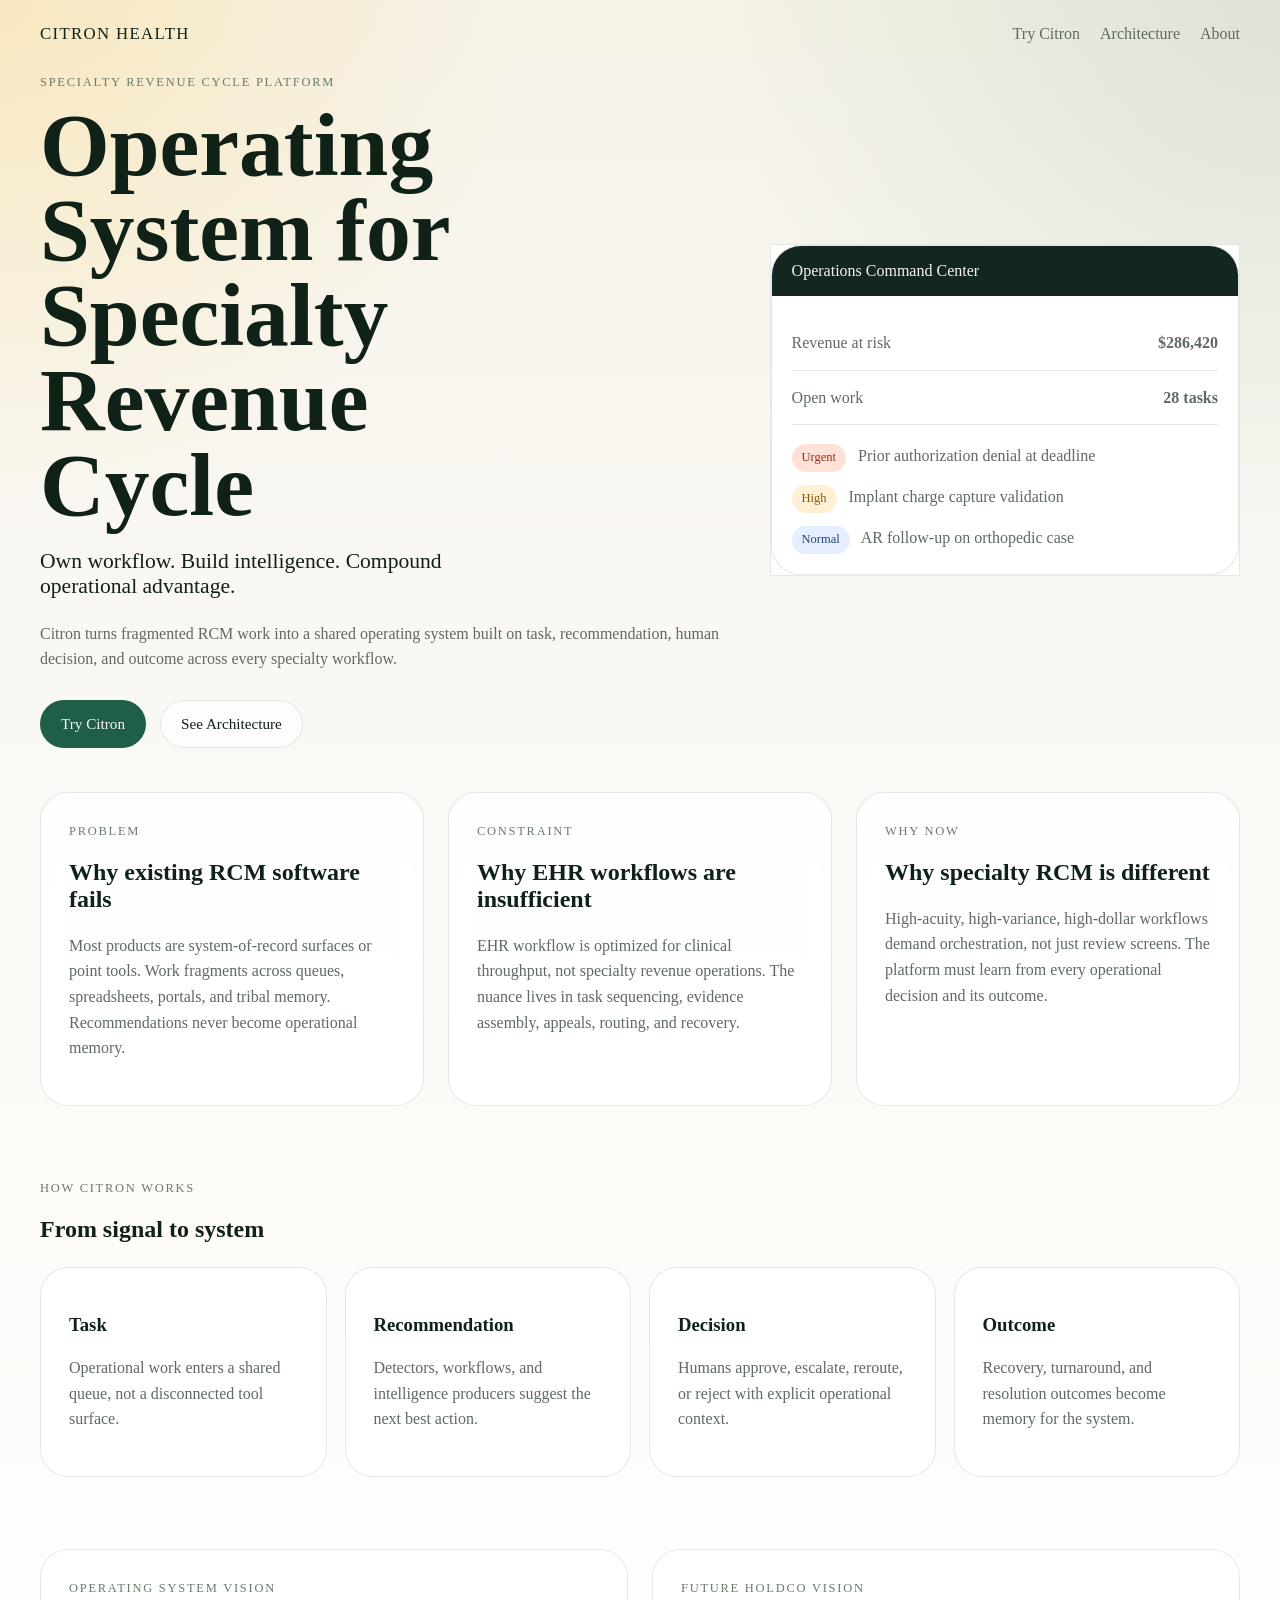
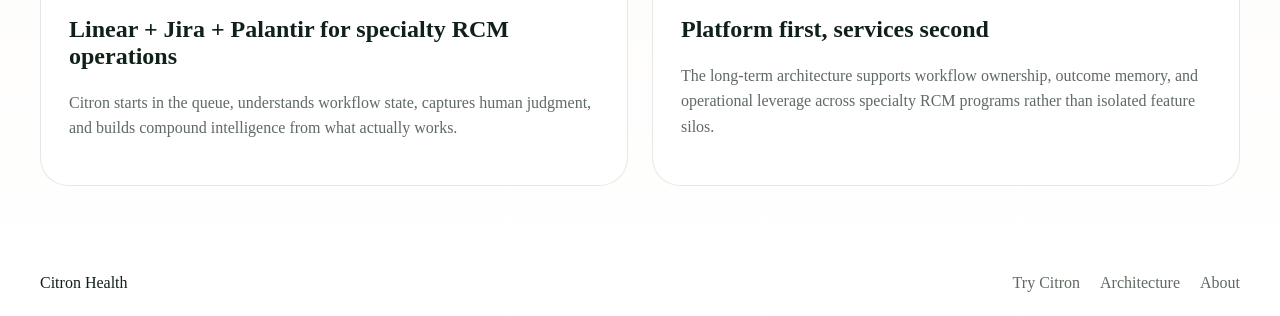
==== index.html @ 6bda97fa "Build Citron Health Phase 2 foundation" ====
<!doctype html>
<html lang="en">
  <head>
    <meta charset="UTF-8" />
    <meta name="viewport" content="width=device-width, initial-scale=1.0" />
    <title>Citron Health | Operating System for Specialty Revenue Cycle</title>
    <meta
      name="description"
      content="Citron Health is the operating system for specialty revenue cycle. Own workflow. Build intelligence. Compound operational advantage."
    />
    <link rel="stylesheet" href="/styles.css" />
  </head>
  <body>
    <header class="site-header">
      <a class="brand" href="/">Citron Health</a>
      <nav class="nav">
        <a href="/demo">Try Citron</a>
        <a href="/architecture">Architecture</a>
        <a href="/about">About</a>
      </nav>
    </header>

    <main>
      <section class="hero-shell">
        <div class="hero-copy">
          <span class="eyebrow">Specialty Revenue Cycle Platform</span>
          <h1>Operating System for Specialty Revenue Cycle</h1>
          <p class="lede">
            Own workflow. Build intelligence. Compound operational advantage.
          </p>
          <p class="support">
            Citron turns fragmented RCM work into a shared operating system built on task,
            recommendation, human decision, and outcome across every specialty workflow.
          </p>
          <div class="hero-actions">
            <a class="button button-primary" href="/demo">Try Citron</a>
            <a class="button button-secondary" href="/architecture">See Architecture</a>
          </div>
        </div>
        <div class="hero-panel">
          <div class="mini-window">
            <div class="mini-window__header">Operations Command Center</div>
            <div class="mini-window__body">
              <div class="mini-metric">
                <span>Revenue at risk</span>
                <strong>$286,420</strong>
              </div>
              <div class="mini-metric">
                <span>Open work</span>
                <strong>28 tasks</strong>
              </div>
              <div class="mini-queue">
                <div>
                  <span class="pill pill-urgent">Urgent</span>
                  Prior authorization denial at deadline
                </div>
                <div>
                  <span class="pill pill-high">High</span>
                  Implant charge capture validation
                </div>
                <div>
                  <span class="pill pill-normal">Normal</span>
                  AR follow-up on orthopedic case
                </div>
              </div>
            </div>
          </div>
        </div>
      </section>

      <section class="grid-section">
        <article class="story-card">
          <span class="eyebrow">Problem</span>
          <h2>Why existing RCM software fails</h2>
          <p>
            Most products are system-of-record surfaces or point tools. Work fragments across
            queues, spreadsheets, portals, and tribal memory. Recommendations never become
            operational memory.
          </p>
        </article>
        <article class="story-card">
          <span class="eyebrow">Constraint</span>
          <h2>Why EHR workflows are insufficient</h2>
          <p>
            EHR workflow is optimized for clinical throughput, not specialty revenue operations.
            The nuance lives in task sequencing, evidence assembly, appeals, routing, and recovery.
          </p>
        </article>
        <article class="story-card">
          <span class="eyebrow">Why Now</span>
          <h2>Why specialty RCM is different</h2>
          <p>
            High-acuity, high-variance, high-dollar workflows demand orchestration, not just review
            screens. The platform must learn from every operational decision and its outcome.
          </p>
        </article>
      </section>

      <section class="narrative">
        <div>
          <span class="eyebrow">How Citron Works</span>
          <h2>From signal to system</h2>
        </div>
        <div class="flow-strip">
          <div class="flow-node">
            <h3>Task</h3>
            <p>Operational work enters a shared queue, not a disconnected tool surface.</p>
          </div>
          <div class="flow-node">
            <h3>Recommendation</h3>
            <p>Detectors, workflows, and intelligence producers suggest the next best action.</p>
          </div>
          <div class="flow-node">
            <h3>Decision</h3>
            <p>Humans approve, escalate, reroute, or reject with explicit operational context.</p>
          </div>
          <div class="flow-node">
            <h3>Outcome</h3>
            <p>Recovery, turnaround, and resolution outcomes become memory for the system.</p>
          </div>
        </div>
      </section>

      <section class="split-section">
        <div class="story-card">
          <span class="eyebrow">Operating System Vision</span>
          <h2>Linear + Jira + Palantir for specialty RCM operations</h2>
          <p>
            Citron starts in the queue, understands workflow state, captures human judgment, and
            builds compound intelligence from what actually works.
          </p>
        </div>
        <div class="story-card">
          <span class="eyebrow">Future Holdco Vision</span>
          <h2>Platform first, services second</h2>
          <p>
            The long-term architecture supports workflow ownership, outcome memory, and
            operational leverage across specialty RCM programs rather than isolated feature silos.
          </p>
        </div>
      </section>
    </main>

    <footer class="site-footer">
      <span>Citron Health</span>
      <div>
        <a href="/demo">Try Citron</a>
        <a href="/architecture">Architecture</a>
        <a href="/about">About</a>
      </div>
    </footer>
  </body>
</html>
---- styles.css ----
:root {
  --bg: #f5f2e8;
  --panel: rgba(255, 255, 255, 0.86);
  --panel-strong: #ffffff;
  --text: #102118;
  --muted: #5f6a62;
  --line: rgba(16, 33, 24, 0.1);
  --accent: #d9a441;
  --accent-2: #1f5e48;
  --urgent-bg: #ffe2d7;
  --urgent-text: #9b2b15;
  --high-bg: #fff0d5;
  --high-text: #8d5800;
  --normal-bg: #e5efff;
  --normal-text: #224379;
}

* { box-sizing: border-box; }

body {
  margin: 0;
  font-family: "Iowan Old Style", "Palatino Linotype", "Book Antiqua", serif;
  color: var(--text);
  background:
    radial-gradient(circle at top left, rgba(255, 208, 96, 0.3), transparent 22%),
    radial-gradient(circle at top right, rgba(31, 94, 72, 0.11), transparent 24%),
    linear-gradient(180deg, var(--bg) 0%, #faf8f3 34%, #ffffff 100%);
}

a { color: inherit; text-decoration: none; }

.site-header,
.site-footer,
main {
  width: min(1200px, calc(100% - 40px));
  margin: 0 auto;
}

.site-header,
.site-footer {
  display: flex;
  justify-content: space-between;
  align-items: center;
  padding: 24px 0;
}

.nav,
.site-footer div {
  display: flex;
  gap: 20px;
  color: var(--muted);
}

.brand {
  font-size: 1.05rem;
  letter-spacing: 0.08em;
  text-transform: uppercase;
}

.hero-shell,
.split-section,
.grid-section,
.stack-grid,
.demo-grid {
  display: grid;
  gap: 24px;
}

.hero-shell {
  grid-template-columns: 1.2fr 0.8fr;
  align-items: center;
  min-height: 76vh;
}

.hero-copy h1,
.page-hero h1 {
  font-size: clamp(3rem, 7vw, 5.6rem);
  line-height: 0.95;
  margin: 12px 0;
  max-width: 10ch;
}

.lede {
  font-size: 1.35rem;
  max-width: 26rem;
}

.support,
.page-hero p,
.story-card p,
.flow-node p,
.detail-panel,
.mini-window__body,
.queue-item p {
  color: var(--muted);
  line-height: 1.6;
}

.hero-actions {
  display: flex;
  gap: 14px;
  margin-top: 28px;
}

.button {
  display: inline-flex;
  align-items: center;
  justify-content: center;
  border-radius: 999px;
  padding: 14px 20px;
  border: 1px solid var(--line);
  font-size: 0.95rem;
}

.button-primary {
  background: var(--accent-2);
  color: #f8f8f2;
  border-color: transparent;
}

.button-secondary {
  background: rgba(255,255,255,0.7);
}

.hero-panel,
.story-card,
.flow-node,
.mini-window,
.demo-toolbar {
  border: 1px solid var(--line);
  background: var(--panel);
  backdrop-filter: blur(12px);
}

.story-card,
.flow-node,
.page-hero,
.demo-toolbar {
  border-radius: 28px;
  padding: 28px;
}

.mini-window {
  border-radius: 30px;
  overflow: hidden;
}

.mini-window__header {
  padding: 16px 20px;
  background: #13261f;
  color: #f7f4ed;
}

.mini-window__body {
  padding: 20px;
}

.mini-metric {
  display: flex;
  justify-content: space-between;
  padding: 14px 0;
  border-bottom: 1px solid var(--line);
}

.mini-queue {
  display: grid;
  gap: 12px;
  margin-top: 18px;
}

.eyebrow {
  text-transform: uppercase;
  letter-spacing: 0.14em;
  font-size: 0.78rem;
  color: #6a7a6d;
}

.grid-section {
  grid-template-columns: repeat(3, minmax(0, 1fr));
  margin: 40px 0 24px;
}

.narrative {
  margin: 72px 0;
}

.flow-strip,
.architecture-flow {
  display: grid;
  grid-template-columns: repeat(4, minmax(0, 1fr));
  gap: 18px;
  margin-top: 24px;
}

.split-section,
.stack-grid,
.demo-grid {
  grid-template-columns: repeat(2, minmax(0, 1fr));
  margin-bottom: 64px;
}

.page-shell {
  padding-bottom: 40px;
}

.page-hero {
  margin: 24px 0;
}

.demo-toolbar {
  display: flex;
  justify-content: space-between;
  align-items: center;
  margin-bottom: 24px;
}

.demo-metrics {
  display: flex;
  gap: 18px;
  flex-wrap: wrap;
}

.queue-list {
  display: grid;
  gap: 12px;
}

.queue-item {
  padding: 18px;
  border-radius: 20px;
  border: 1px solid var(--line);
  background: var(--panel-strong);
  cursor: pointer;
}

.queue-item.is-active {
  border-color: var(--accent-2);
  box-shadow: 0 0 0 2px rgba(31, 94, 72, 0.12);
}

.pill {
  display: inline-block;
  padding: 4px 10px;
  border-radius: 999px;
  font-size: 0.78rem;
  margin-right: 8px;
}

.pill-urgent { background: var(--urgent-bg); color: var(--urgent-text); }
.pill-high { background: var(--high-bg); color: var(--high-text); }
.pill-normal { background: var(--normal-bg); color: var(--normal-text); }

.decision-buttons {
  display: flex;
  flex-wrap: wrap;
  gap: 10px;
  margin-top: 16px;
}

.decision-buttons button {
  padding: 10px 14px;
  border-radius: 999px;
  border: 1px solid var(--line);
  background: var(--panel-strong);
  cursor: pointer;
}

@media (max-width: 900px) {
  .hero-shell,
  .grid-section,
  .split-section,
  .stack-grid,
  .demo-grid,
  .flow-strip,
  .architecture-flow {
    grid-template-columns: 1fr;
  }

  .demo-toolbar,
  .site-header,
  .site-footer {
    flex-direction: column;
    align-items: flex-start;
    gap: 16px;
  }
}
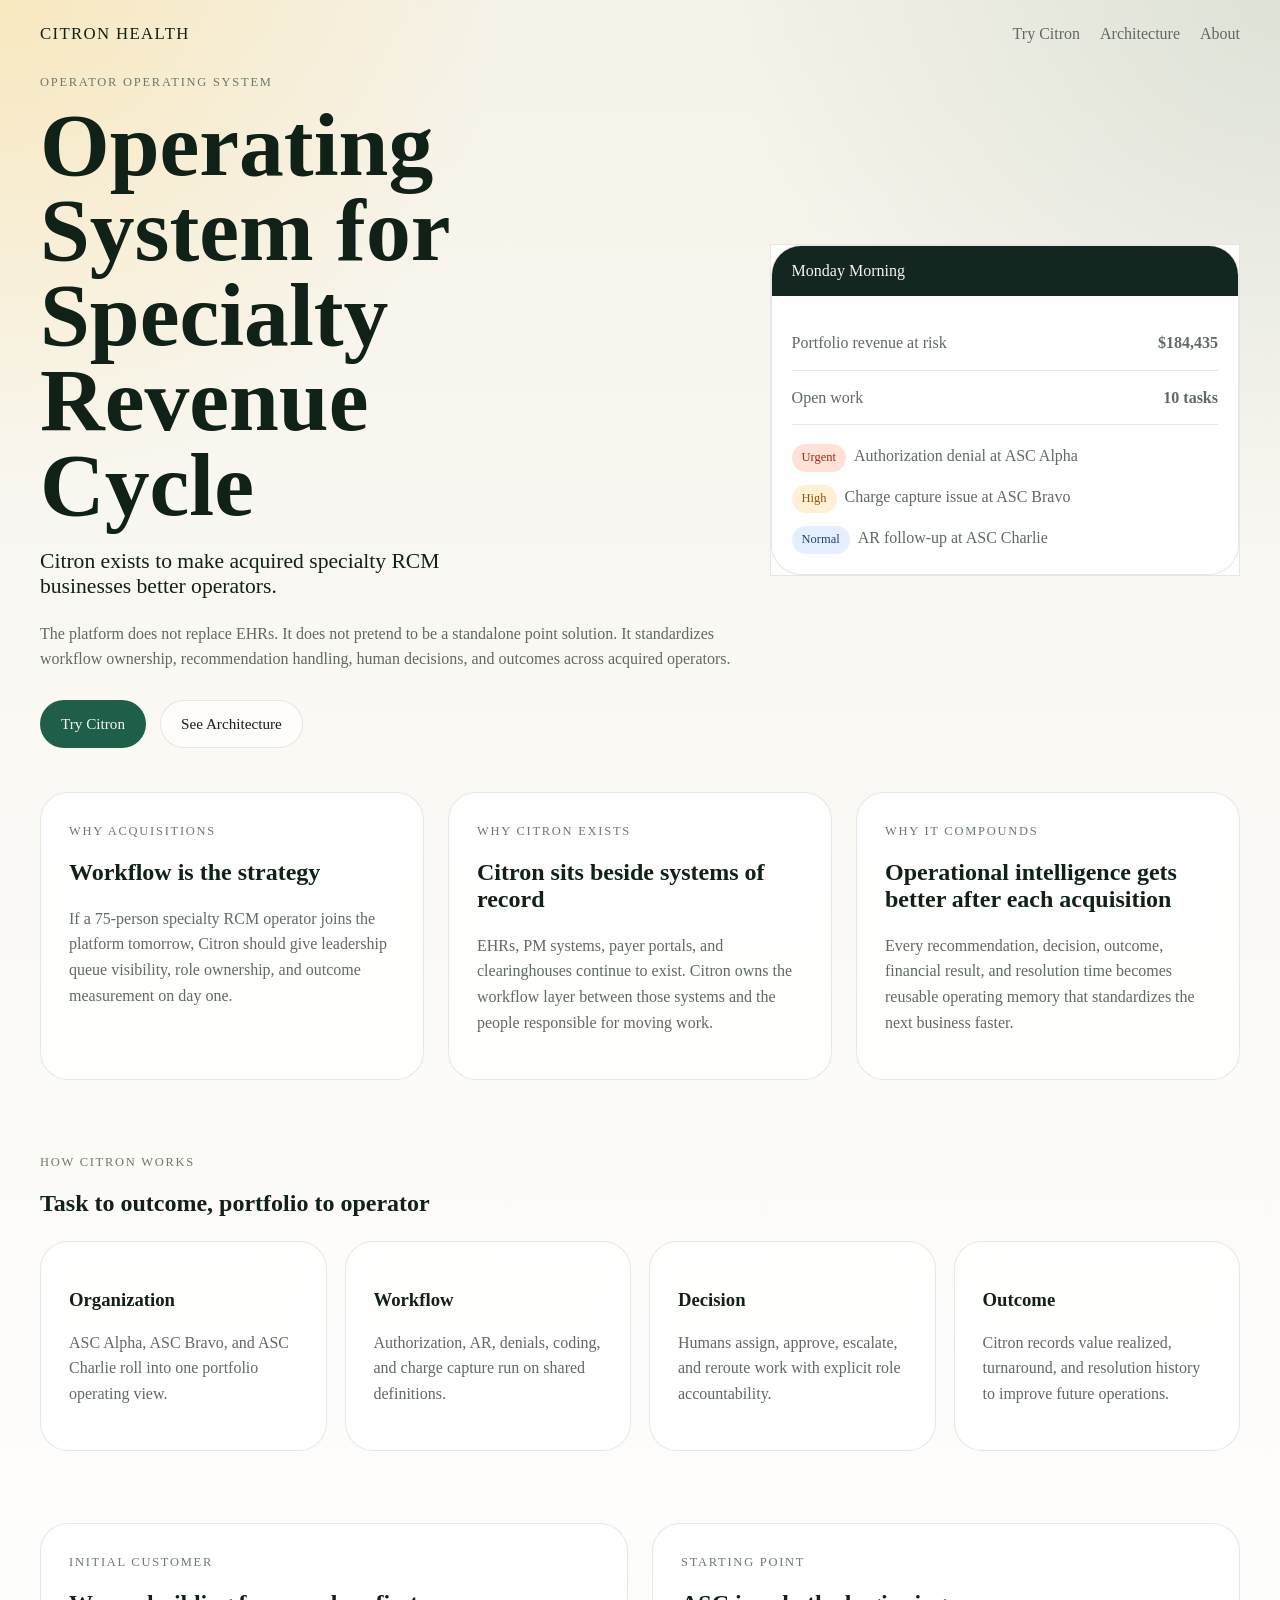
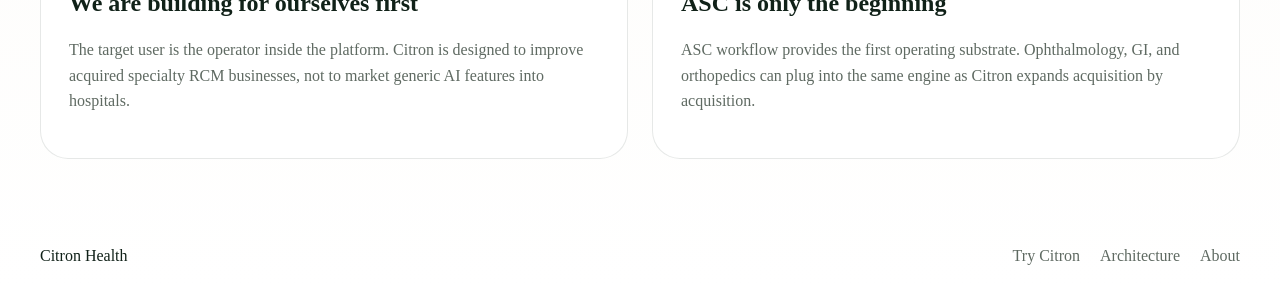
==== commit a03bf2da: "Build Citron Health Phase 3 operator OS" ====
--- a/index.html
+++ b/index.html
@@ -3,10 +3,10 @@
   <head>
     <meta charset="UTF-8" />
     <meta name="viewport" content="width=device-width, initial-scale=1.0" />
-    <title>Citron Health | Operating System for Specialty Revenue Cycle</title>
+    <title>Citron Health | Operator Operating System for Specialty Revenue Cycle</title>
     <meta
       name="description"
-      content="Citron Health is the operating system for specialty revenue cycle. Own workflow. Build intelligence. Compound operational advantage."
+      content="Citron is the operator operating system for specialty revenue cycle. It standardizes acquired workflow across organizations, teams, users, decisions, and outcomes."
     />
     <link rel="stylesheet" href="/styles.css" />
   </head>
@@ -23,14 +23,15 @@
     <main>
       <section class="hero-shell">
         <div class="hero-copy">
-          <span class="eyebrow">Specialty Revenue Cycle Platform</span>
+          <span class="eyebrow">Operator Operating System</span>
           <h1>Operating System for Specialty Revenue Cycle</h1>
           <p class="lede">
-            Own workflow. Build intelligence. Compound operational advantage.
+            Citron exists to make acquired specialty RCM businesses better operators.
           </p>
           <p class="support">
-            Citron turns fragmented RCM work into a shared operating system built on task,
-            recommendation, human decision, and outcome across every specialty workflow.
+            The platform does not replace EHRs. It does not pretend to be a standalone point
+            solution. It standardizes workflow ownership, recommendation handling, human
+            decisions, and outcomes across acquired operators.
           </p>
           <div class="hero-actions">
             <a class="button button-primary" href="/demo">Try Citron</a>
@@ -39,29 +40,20 @@
         </div>
         <div class="hero-panel">
           <div class="mini-window">
-            <div class="mini-window__header">Operations Command Center</div>
+            <div class="mini-window__header">Monday Morning</div>
             <div class="mini-window__body">
               <div class="mini-metric">
-                <span>Revenue at risk</span>
-                <strong>$286,420</strong>
+                <span>Portfolio revenue at risk</span>
+                <strong>$184,435</strong>
               </div>
               <div class="mini-metric">
                 <span>Open work</span>
-                <strong>28 tasks</strong>
+                <strong>10 tasks</strong>
               </div>
               <div class="mini-queue">
-                <div>
-                  <span class="pill pill-urgent">Urgent</span>
-                  Prior authorization denial at deadline
-                </div>
-                <div>
-                  <span class="pill pill-high">High</span>
-                  Implant charge capture validation
-                </div>
-                <div>
-                  <span class="pill pill-normal">Normal</span>
-                  AR follow-up on orthopedic case
-                </div>
+                <div><span class="pill pill-urgent">Urgent</span>Authorization denial at ASC Alpha</div>
+                <div><span class="pill pill-high">High</span>Charge capture issue at ASC Bravo</div>
+                <div><span class="pill pill-normal">Normal</span>AR follow-up at ASC Charlie</div>
               </div>
             </div>
           </div>
@@ -70,28 +62,27 @@
 
       <section class="grid-section">
         <article class="story-card">
-          <span class="eyebrow">Problem</span>
-          <h2>Why existing RCM software fails</h2>
+          <span class="eyebrow">Why Acquisitions</span>
+          <h2>Workflow is the strategy</h2>
           <p>
-            Most products are system-of-record surfaces or point tools. Work fragments across
-            queues, spreadsheets, portals, and tribal memory. Recommendations never become
-            operational memory.
+            If a 75-person specialty RCM operator joins the platform tomorrow, Citron should give
+            leadership queue visibility, role ownership, and outcome measurement on day one.
           </p>
         </article>
         <article class="story-card">
-          <span class="eyebrow">Constraint</span>
-          <h2>Why EHR workflows are insufficient</h2>
+          <span class="eyebrow">Why Citron Exists</span>
+          <h2>Citron sits beside systems of record</h2>
           <p>
-            EHR workflow is optimized for clinical throughput, not specialty revenue operations.
-            The nuance lives in task sequencing, evidence assembly, appeals, routing, and recovery.
+            EHRs, PM systems, payer portals, and clearinghouses continue to exist. Citron owns the
+            workflow layer between those systems and the people responsible for moving work.
           </p>
         </article>
         <article class="story-card">
-          <span class="eyebrow">Why Now</span>
-          <h2>Why specialty RCM is different</h2>
+          <span class="eyebrow">Why It Compounds</span>
+          <h2>Operational intelligence gets better after each acquisition</h2>
           <p>
-            High-acuity, high-variance, high-dollar workflows demand orchestration, not just review
-            screens. The platform must learn from every operational decision and its outcome.
+            Every recommendation, decision, outcome, financial result, and resolution time becomes
+            reusable operating memory that standardizes the next business faster.
           </p>
         </article>
       </section>
@@ -99,43 +90,43 @@
       <section class="narrative">
         <div>
           <span class="eyebrow">How Citron Works</span>
-          <h2>From signal to system</h2>
+          <h2>Task to outcome, portfolio to operator</h2>
         </div>
         <div class="flow-strip">
           <div class="flow-node">
-            <h3>Task</h3>
-            <p>Operational work enters a shared queue, not a disconnected tool surface.</p>
+            <h3>Organization</h3>
+            <p>ASC Alpha, ASC Bravo, and ASC Charlie roll into one portfolio operating view.</p>
           </div>
           <div class="flow-node">
-            <h3>Recommendation</h3>
-            <p>Detectors, workflows, and intelligence producers suggest the next best action.</p>
+            <h3>Workflow</h3>
+            <p>Authorization, AR, denials, coding, and charge capture run on shared definitions.</p>
           </div>
           <div class="flow-node">
             <h3>Decision</h3>
-            <p>Humans approve, escalate, reroute, or reject with explicit operational context.</p>
+            <p>Humans assign, approve, escalate, and reroute work with explicit role accountability.</p>
           </div>
           <div class="flow-node">
             <h3>Outcome</h3>
-            <p>Recovery, turnaround, and resolution outcomes become memory for the system.</p>
+            <p>Citron records value realized, turnaround, and resolution history to improve future operations.</p>
           </div>
         </div>
       </section>
 
       <section class="split-section">
         <div class="story-card">
-          <span class="eyebrow">Operating System Vision</span>
-          <h2>Linear + Jira + Palantir for specialty RCM operations</h2>
+          <span class="eyebrow">Initial Customer</span>
+          <h2>We are building for ourselves first</h2>
           <p>
-            Citron starts in the queue, understands workflow state, captures human judgment, and
-            builds compound intelligence from what actually works.
+            The target user is the operator inside the platform. Citron is designed to improve
+            acquired specialty RCM businesses, not to market generic AI features into hospitals.
           </p>
         </div>
         <div class="story-card">
-          <span class="eyebrow">Future Holdco Vision</span>
-          <h2>Platform first, services second</h2>
+          <span class="eyebrow">Starting Point</span>
+          <h2>ASC is only the beginning</h2>
           <p>
-            The long-term architecture supports workflow ownership, outcome memory, and
-            operational leverage across specialty RCM programs rather than isolated feature silos.
+            ASC workflow provides the first operating substrate. Ophthalmology, GI, and
+            orthopedics can plug into the same engine as Citron expands acquisition by acquisition.
           </p>
         </div>
       </section>
--- a/styles.css
+++ b/styles.css
@@ -61,7 +61,9 @@
 .split-section,
 .grid-section,
 .stack-grid,
-.demo-grid {
+.demo-grid,
+.demo-controls,
+.simulator-grid {
   display: grid;
   gap: 24px;
 }
@@ -77,12 +79,12 @@
   font-size: clamp(3rem, 7vw, 5.6rem);
   line-height: 0.95;
   margin: 12px 0;
-  max-width: 10ch;
+  max-width: 11ch;
 }
 
 .lede {
   font-size: 1.35rem;
-  max-width: 26rem;
+  max-width: 30rem;
 }
 
 .support,
@@ -91,7 +93,8 @@
 .flow-node p,
 .detail-panel,
 .mini-window__body,
-.queue-item p {
+.queue-item p,
+.stack-lane p {
   color: var(--muted);
   line-height: 1.6;
 }
@@ -110,6 +113,7 @@
   padding: 14px 20px;
   border: 1px solid var(--line);
   font-size: 0.95rem;
+  background: rgba(255,255,255,0.7);
 }
 
 .button-primary {
@@ -126,7 +130,10 @@
 .story-card,
 .flow-node,
 .mini-window,
-.demo-toolbar {
+.demo-toolbar,
+.page-hero,
+.stack-lane,
+.simulator-card {
   border: 1px solid var(--line);
   background: var(--panel);
   backdrop-filter: blur(12px);
@@ -135,7 +142,9 @@
 .story-card,
 .flow-node,
 .page-hero,
-.demo-toolbar {
+.demo-toolbar,
+.stack-lane,
+.simulator-card {
   border-radius: 28px;
   padding: 28px;
 }
@@ -184,8 +193,7 @@
   margin: 72px 0;
 }
 
-.flow-strip,
-.architecture-flow {
+.flow-strip {
   display: grid;
   grid-template-columns: repeat(4, minmax(0, 1fr));
   gap: 18px;
@@ -194,7 +202,8 @@
 
 .split-section,
 .stack-grid,
-.demo-grid {
+.demo-grid,
+.demo-controls {
   grid-template-columns: repeat(2, minmax(0, 1fr));
   margin-bottom: 64px;
 }
@@ -250,19 +259,36 @@
 .pill-high { background: var(--high-bg); color: var(--high-text); }
 .pill-normal { background: var(--normal-bg); color: var(--normal-text); }
 
-.decision-buttons {
-  display: flex;
-  flex-wrap: wrap;
-  gap: 10px;
+.system-stack {
+  display: grid;
+  gap: 14px;
+  margin-bottom: 40px;
+}
+
+.stack-arrow {
+  text-align: center;
+  font-size: 1.8rem;
+  color: var(--muted);
+}
+
+.simulator-grid {
+  grid-template-columns: repeat(3, minmax(0, 1fr));
   margin-top: 16px;
 }
 
-.decision-buttons button {
-  padding: 10px 14px;
-  border-radius: 999px;
+.simulator-grid label {
+  display: grid;
+  gap: 8px;
+  color: var(--muted);
+}
+
+.simulator-grid input,
+.simulator-grid select {
+  padding: 12px 14px;
+  border-radius: 14px;
   border: 1px solid var(--line);
-  background: var(--panel-strong);
-  cursor: pointer;
+  background: rgba(255,255,255,0.9);
+  font: inherit;
 }
 
 @media (max-width: 900px) {
@@ -271,8 +297,9 @@
   .split-section,
   .stack-grid,
   .demo-grid,
+  .demo-controls,
   .flow-strip,
-  .architecture-flow {
+  .simulator-grid {
     grid-template-columns: 1fr;
   }
 
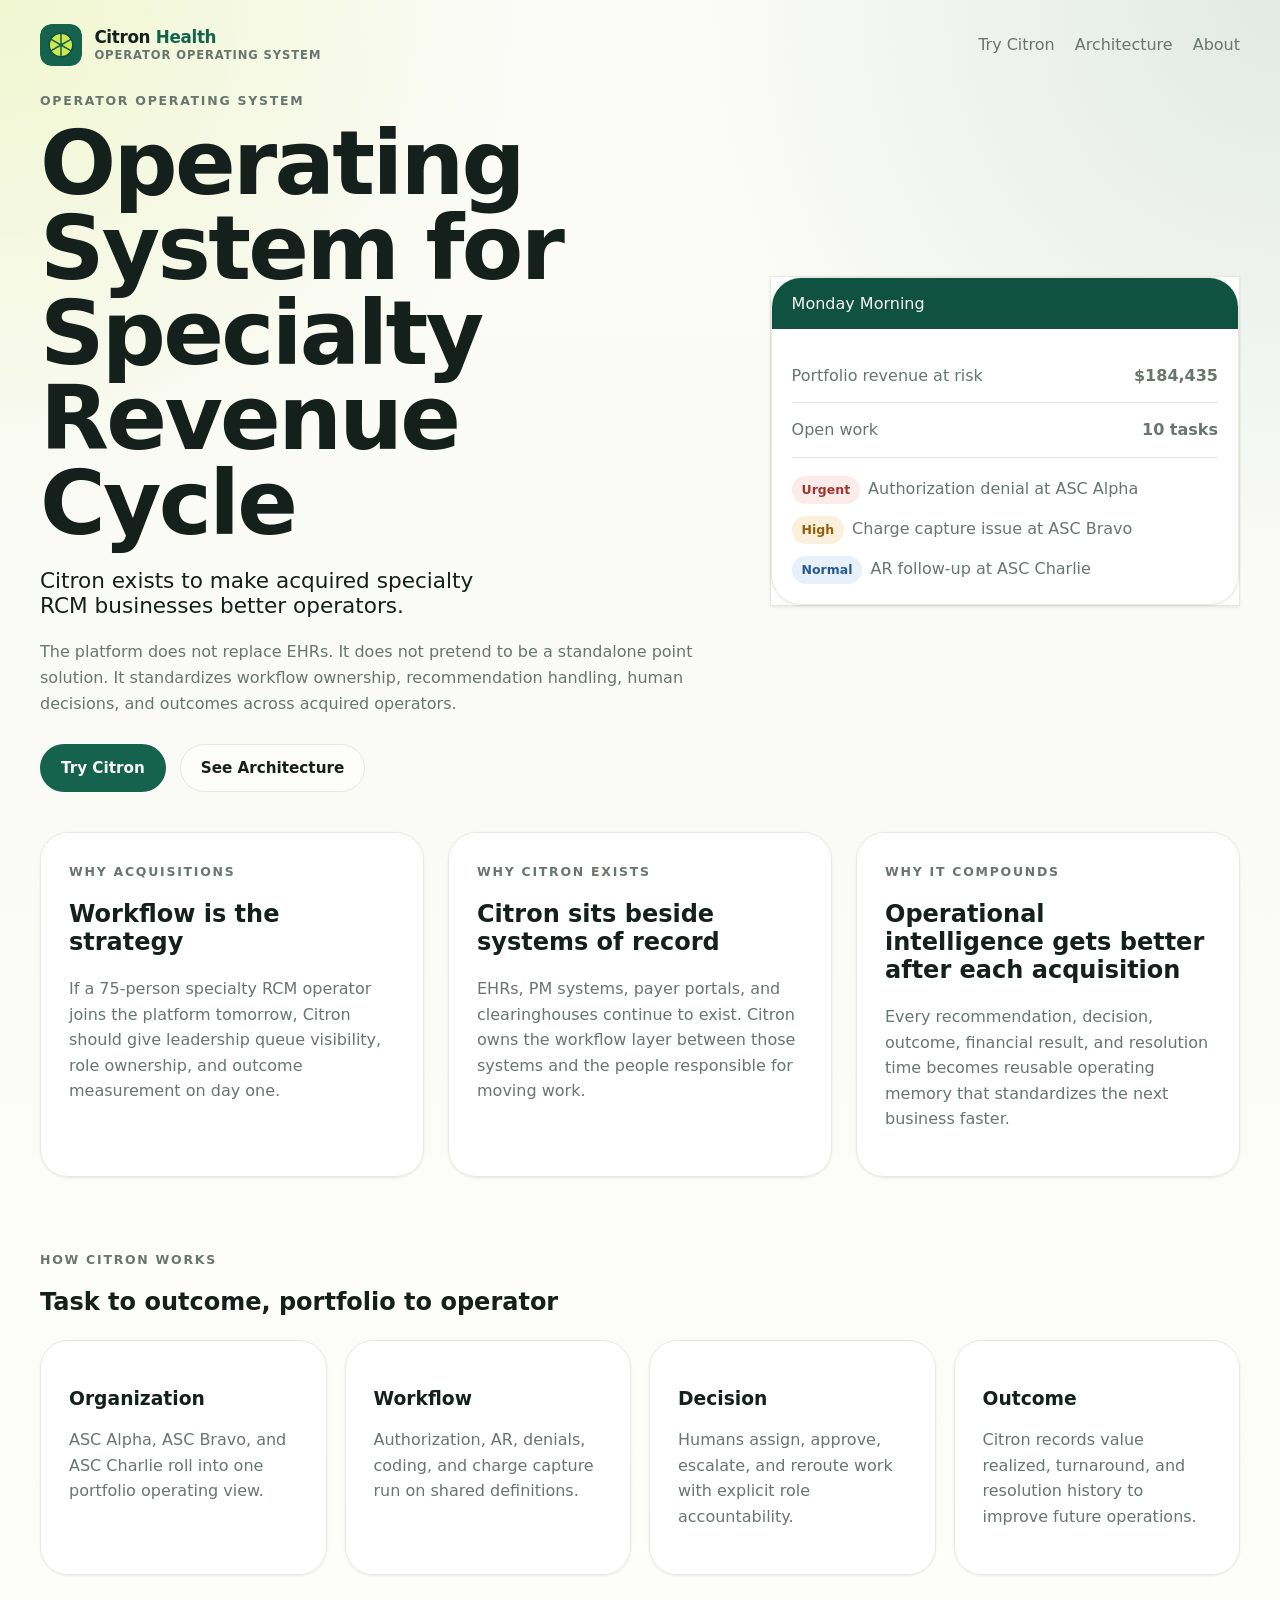
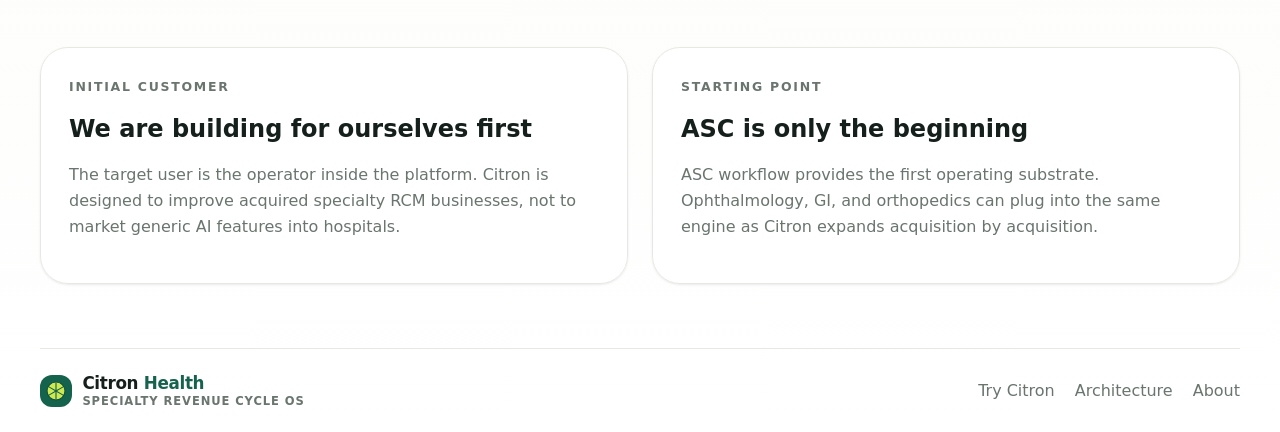
==== commit fab1a257: "Align Citron branding across product surfaces" ====
--- a/index.html
+++ b/index.html
@@ -12,7 +12,13 @@
   </head>
   <body>
     <header class="site-header">
-      <a class="brand" href="/">Citron Health</a>
+      <a class="brand-lockup" href="/">
+        <img class="brand-mark" src="/ui/assets/logo-mark.svg" alt="Citron Health logo" />
+        <span class="brand-wordmark">
+          <span class="brand">Citron<b> Health</b></span>
+          <span class="brand-subtitle">Operator Operating System</span>
+        </span>
+      </a>
       <nav class="nav">
         <a href="/demo">Try Citron</a>
         <a href="/architecture">Architecture</a>
@@ -133,7 +139,13 @@
     </main>
 
     <footer class="site-footer">
-      <span>Citron Health</span>
+      <a class="brand-lockup" href="/">
+        <img class="brand-mark" src="/ui/assets/logo-mark.svg" alt="Citron Health logo" />
+        <span class="brand-wordmark">
+          <span class="brand">Citron<b> Health</b></span>
+          <span class="brand-subtitle">Specialty Revenue Cycle OS</span>
+        </span>
+      </a>
       <div>
         <a href="/demo">Try Citron</a>
         <a href="/architecture">Architecture</a>
--- a/styles.css
+++ b/styles.css
@@ -1,30 +1,43 @@
+@import url('https://fonts.googleapis.com/css2?family=Hanken+Grotesk:wght@400;500;600;700;800&family=IBM+Plex+Mono:wght@400;500;600&display=swap');
+
 :root {
-  --bg: #f5f2e8;
-  --panel: rgba(255, 255, 255, 0.86);
-  --panel-strong: #ffffff;
-  --text: #102118;
-  --muted: #5f6a62;
-  --line: rgba(16, 33, 24, 0.1);
-  --accent: #d9a441;
-  --accent-2: #1f5e48;
-  --urgent-bg: #ffe2d7;
-  --urgent-text: #9b2b15;
-  --high-bg: #fff0d5;
-  --high-text: #8d5800;
-  --normal-bg: #e5efff;
-  --normal-text: #224379;
+  --canvas: #fafaf7;
+  --surface: rgba(255, 255, 255, 0.9);
+  --surface-strong: #ffffff;
+  --surface-2: #f5f6f2;
+  --ink-900: #15201c;
+  --ink-700: #38453f;
+  --ink-500: #69756e;
+  --border: #e6e8e1;
+  --border-strong: #d4d8cf;
+  --pine-700: #0f5240;
+  --pine-600: #15634d;
+  --pine-500: #1b7a5e;
+  --pine-100: #e4f1eb;
+  --pine-50: #f1f7f4;
+  --citron-500: #cfe84f;
+  --citron-100: #f4f9d9;
+  --citron-ink: #3c4a12;
+  --danger-100: #fbebe9;
+  --danger-700: #9f352e;
+  --warning-100: #fbf0dc;
+  --warning-700: #97600f;
+  --info-100: #e8f0f9;
+  --info-700: #255a93;
+  --shadow-sm: 0 1px 3px rgba(20, 32, 28, 0.06), 0 1px 2px rgba(20, 32, 28, 0.04);
+  --shadow-md: 0 4px 12px -2px rgba(20, 32, 28, 0.08), 0 2px 6px -2px rgba(20, 32, 28, 0.05);
 }
 
 * { box-sizing: border-box; }
 
 body {
   margin: 0;
-  font-family: "Iowan Old Style", "Palatino Linotype", "Book Antiqua", serif;
-  color: var(--text);
+  font-family: "Hanken Grotesk", ui-sans-serif, system-ui, -apple-system, BlinkMacSystemFont, "Segoe UI", sans-serif;
+  color: var(--ink-900);
   background:
-    radial-gradient(circle at top left, rgba(255, 208, 96, 0.3), transparent 22%),
-    radial-gradient(circle at top right, rgba(31, 94, 72, 0.11), transparent 24%),
-    linear-gradient(180deg, var(--bg) 0%, #faf8f3 34%, #ffffff 100%);
+    radial-gradient(circle at top left, rgba(207, 232, 79, 0.24), transparent 22%),
+    radial-gradient(circle at top right, rgba(21, 99, 77, 0.11), transparent 24%),
+    linear-gradient(180deg, #fbfbf8 0%, var(--canvas) 38%, #ffffff 100%);
 }
 
 a { color: inherit; text-decoration: none; }
@@ -48,13 +61,45 @@
 .site-footer div {
   display: flex;
   gap: 20px;
-  color: var(--muted);
+  color: var(--ink-500);
+}
+
+.brand-lockup {
+  display: inline-flex;
+  align-items: center;
+  gap: 0.8rem;
+}
+
+.brand-mark {
+  width: 2.6rem;
+  height: 2.6rem;
+  border-radius: 12px;
+  flex: 0 0 auto;
+}
+
+.brand-wordmark {
+  display: flex;
+  flex-direction: column;
+  gap: 0.08rem;
 }
 
 .brand {
   font-size: 1.05rem;
+  letter-spacing: -0.02em;
+  font-weight: 800;
+  color: var(--ink-900);
+}
+
+.brand b {
+  color: var(--pine-600);
+}
+
+.brand-subtitle {
+  font-size: 0.72rem;
+  text-transform: uppercase;
   letter-spacing: 0.08em;
-  text-transform: uppercase;
+  color: var(--ink-500);
+  font-weight: 600;
 }
 
 .hero-shell,
@@ -80,6 +125,7 @@
   line-height: 0.95;
   margin: 12px 0;
   max-width: 11ch;
+  letter-spacing: -0.03em;
 }
 
 .lede {
@@ -95,7 +141,7 @@
 .mini-window__body,
 .queue-item p,
 .stack-lane p {
-  color: var(--muted);
+  color: var(--ink-500);
   line-height: 1.6;
 }
 
@@ -111,13 +157,14 @@
   justify-content: center;
   border-radius: 999px;
   padding: 14px 20px;
-  border: 1px solid var(--line);
+  border: 1px solid var(--border);
   font-size: 0.95rem;
   background: rgba(255,255,255,0.7);
+  font-weight: 700;
 }
 
 .button-primary {
-  background: var(--accent-2);
+  background: var(--pine-600);
   color: #f8f8f2;
   border-color: transparent;
 }
@@ -134,9 +181,10 @@
 .page-hero,
 .stack-lane,
 .simulator-card {
-  border: 1px solid var(--line);
-  background: var(--panel);
+  border: 1px solid var(--border);
+  background: var(--surface);
   backdrop-filter: blur(12px);
+  box-shadow: var(--shadow-sm);
 }
 
 .story-card,
@@ -156,7 +204,7 @@
 
 .mini-window__header {
   padding: 16px 20px;
-  background: #13261f;
+  background: var(--pine-700);
   color: #f7f4ed;
 }
 
@@ -168,7 +216,7 @@
   display: flex;
   justify-content: space-between;
   padding: 14px 0;
-  border-bottom: 1px solid var(--line);
+  border-bottom: 1px solid var(--border);
 }
 
 .mini-queue {
@@ -181,7 +229,8 @@
   text-transform: uppercase;
   letter-spacing: 0.14em;
   font-size: 0.78rem;
-  color: #6a7a6d;
+  color: var(--ink-500);
+  font-weight: 700;
 }
 
 .grid-section {
@@ -237,14 +286,15 @@
 .queue-item {
   padding: 18px;
   border-radius: 20px;
-  border: 1px solid var(--line);
-  background: var(--panel-strong);
+  border: 1px solid var(--border);
+  background: var(--surface-strong);
   cursor: pointer;
+  text-align: left;
 }
 
 .queue-item.is-active {
-  border-color: var(--accent-2);
-  box-shadow: 0 0 0 2px rgba(31, 94, 72, 0.12);
+  border-color: var(--pine-600);
+  box-shadow: 0 0 0 2px rgba(27, 122, 94, 0.12);
 }
 
 .pill {
@@ -253,11 +303,12 @@
   border-radius: 999px;
   font-size: 0.78rem;
   margin-right: 8px;
-}
-
-.pill-urgent { background: var(--urgent-bg); color: var(--urgent-text); }
-.pill-high { background: var(--high-bg); color: var(--high-text); }
-.pill-normal { background: var(--normal-bg); color: var(--normal-text); }
+  font-weight: 700;
+}
+
+.pill-urgent { background: var(--danger-100); color: var(--danger-700); }
+.pill-high { background: var(--warning-100); color: var(--warning-700); }
+.pill-normal { background: var(--info-100); color: var(--info-700); }
 
 .system-stack {
   display: grid;
@@ -279,16 +330,35 @@
 .simulator-grid label {
   display: grid;
   gap: 8px;
-  color: var(--muted);
+  color: var(--ink-500);
+  font-size: 0.82rem;
+  text-transform: uppercase;
+  letter-spacing: 0.08em;
+  font-weight: 700;
 }
 
 .simulator-grid input,
 .simulator-grid select {
   padding: 12px 14px;
   border-radius: 14px;
-  border: 1px solid var(--line);
+  border: 1px solid var(--border);
   background: rgba(255,255,255,0.9);
   font: inherit;
+  color: var(--ink-900);
+}
+
+.site-footer {
+  border-top: 1px solid var(--border);
+  margin-top: 1rem;
+}
+
+.site-footer .brand-lockup {
+  gap: 0.65rem;
+}
+
+.site-footer .brand-mark {
+  width: 2rem;
+  height: 2rem;
 }
 
 @media (max-width: 900px) {
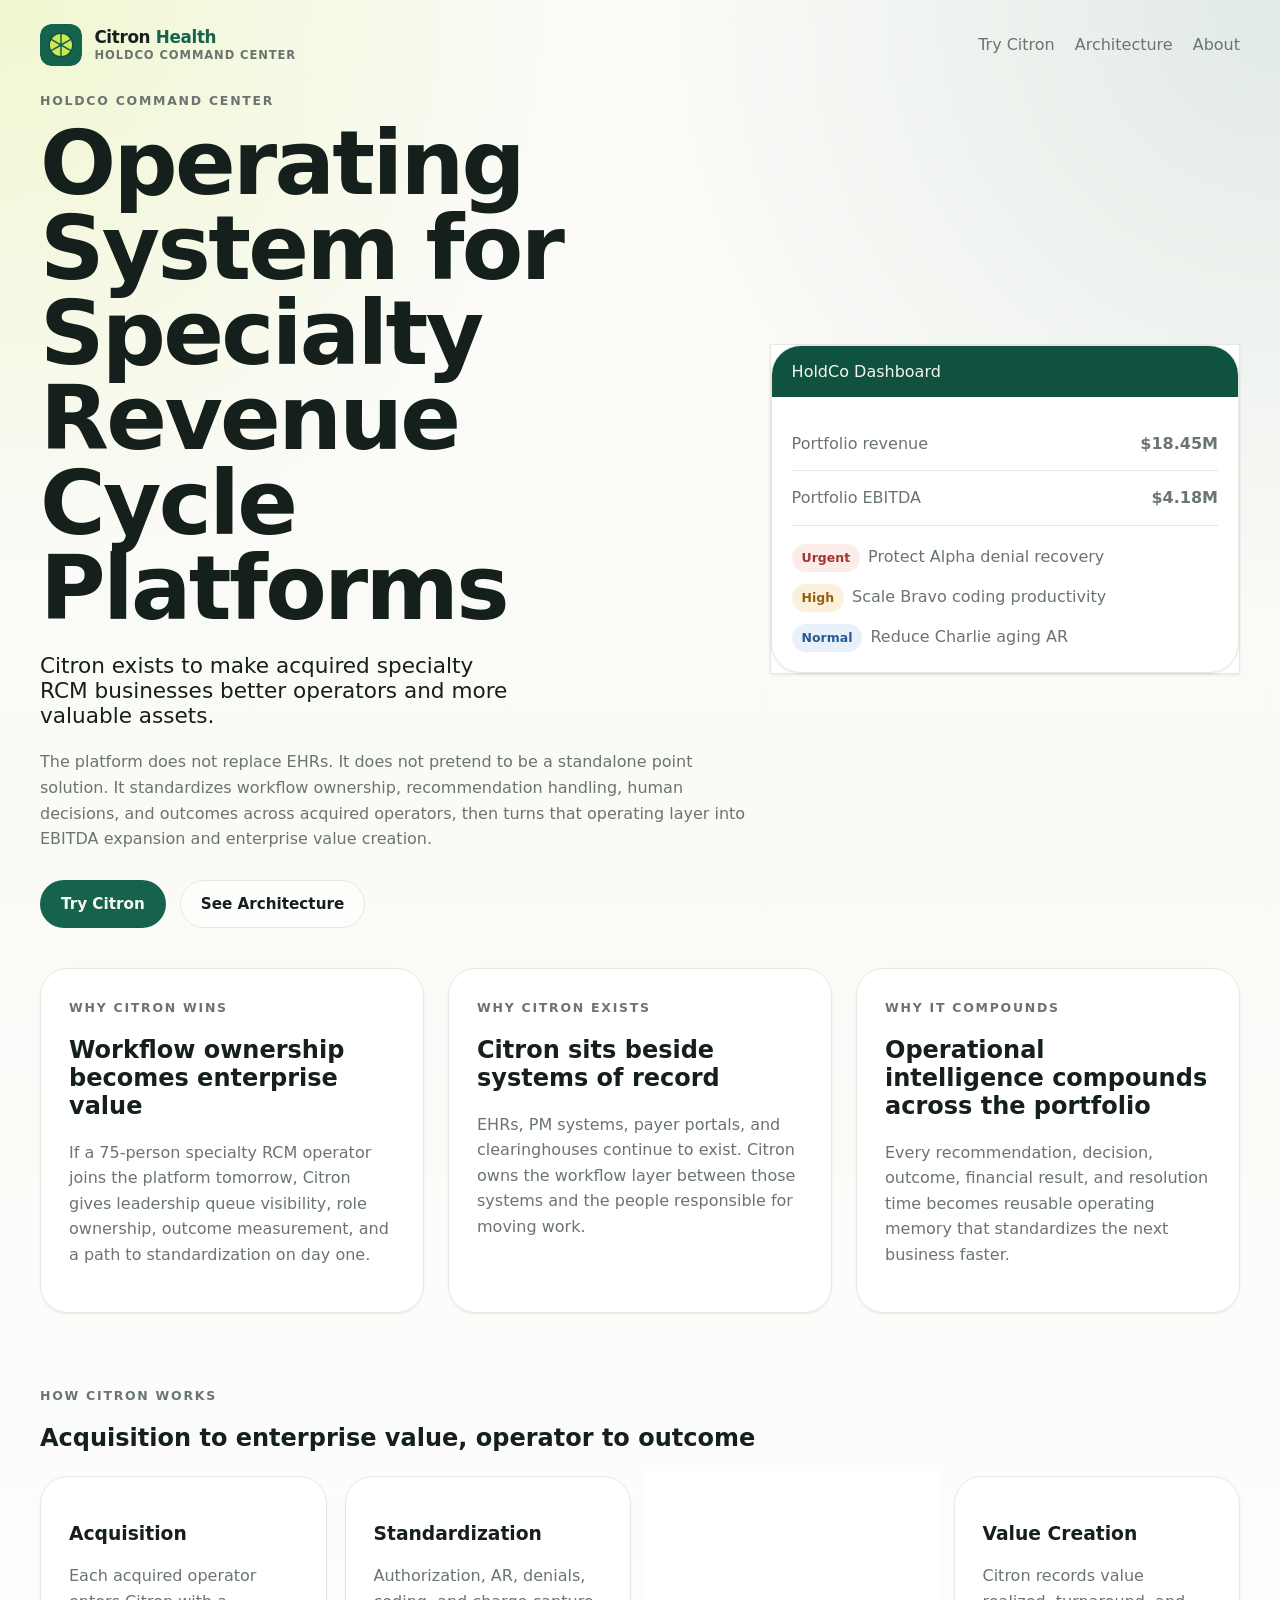
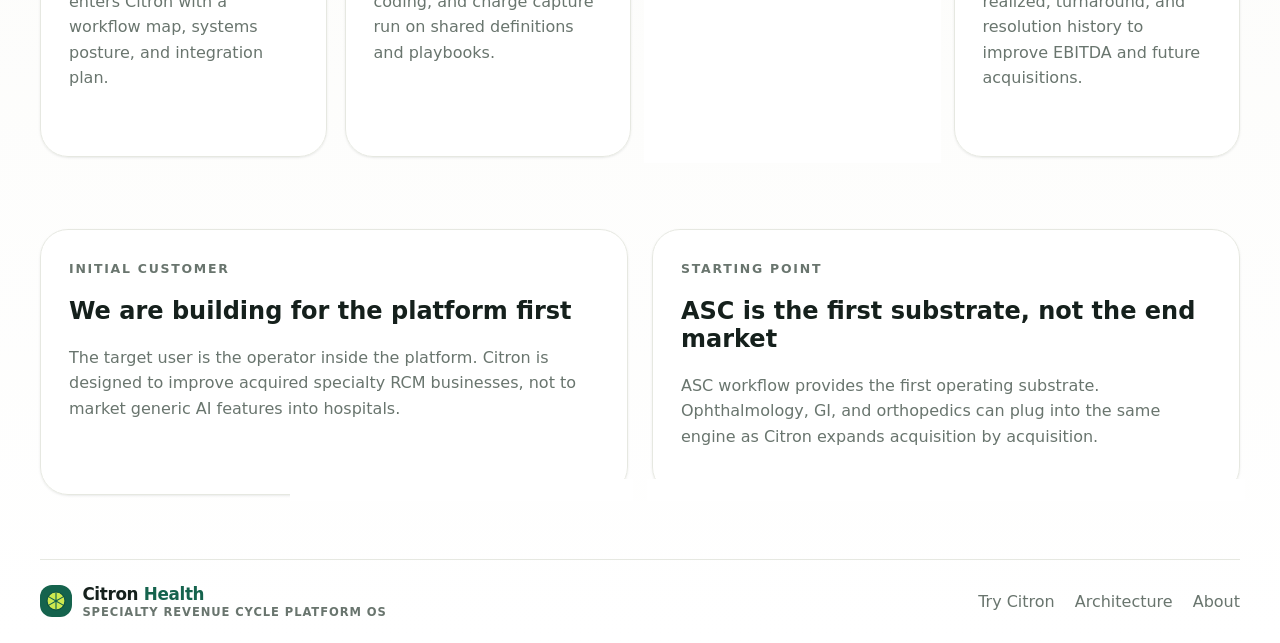
==== commit 7d6a69bd: "Build Phase 4 holdco command center" ====
--- a/index.html
+++ b/index.html
@@ -3,7 +3,7 @@
   <head>
     <meta charset="UTF-8" />
     <meta name="viewport" content="width=device-width, initial-scale=1.0" />
-    <title>Citron Health | Operator Operating System for Specialty Revenue Cycle</title>
+    <title>Citron Health | HoldCo Command Center for Specialty Revenue Cycle</title>
     <meta
       name="description"
       content="Citron is the operator operating system for specialty revenue cycle. It standardizes acquired workflow across organizations, teams, users, decisions, and outcomes."
@@ -16,7 +16,7 @@
         <img class="brand-mark" src="/ui/assets/logo-mark.svg" alt="Citron Health logo" />
         <span class="brand-wordmark">
           <span class="brand">Citron<b> Health</b></span>
-          <span class="brand-subtitle">Operator Operating System</span>
+          <span class="brand-subtitle">HoldCo Command Center</span>
         </span>
       </a>
       <nav class="nav">
@@ -29,15 +29,16 @@
     <main>
       <section class="hero-shell">
         <div class="hero-copy">
-          <span class="eyebrow">Operator Operating System</span>
-          <h1>Operating System for Specialty Revenue Cycle</h1>
+          <span class="eyebrow">HoldCo Command Center</span>
+          <h1>Operating System for Specialty Revenue Cycle Platforms</h1>
           <p class="lede">
-            Citron exists to make acquired specialty RCM businesses better operators.
+            Citron exists to make acquired specialty RCM businesses better operators and more valuable assets.
           </p>
           <p class="support">
             The platform does not replace EHRs. It does not pretend to be a standalone point
             solution. It standardizes workflow ownership, recommendation handling, human
-            decisions, and outcomes across acquired operators.
+            decisions, and outcomes across acquired operators, then turns that operating layer into
+            EBITDA expansion and enterprise value creation.
           </p>
           <div class="hero-actions">
             <a class="button button-primary" href="/demo">Try Citron</a>
@@ -46,20 +47,20 @@
         </div>
         <div class="hero-panel">
           <div class="mini-window">
-            <div class="mini-window__header">Monday Morning</div>
+            <div class="mini-window__header">HoldCo Dashboard</div>
             <div class="mini-window__body">
               <div class="mini-metric">
-                <span>Portfolio revenue at risk</span>
-                <strong>$184,435</strong>
+                <span>Portfolio revenue</span>
+                <strong>$18.45M</strong>
               </div>
               <div class="mini-metric">
-                <span>Open work</span>
-                <strong>10 tasks</strong>
+                <span>Portfolio EBITDA</span>
+                <strong>$4.18M</strong>
               </div>
               <div class="mini-queue">
-                <div><span class="pill pill-urgent">Urgent</span>Authorization denial at ASC Alpha</div>
-                <div><span class="pill pill-high">High</span>Charge capture issue at ASC Bravo</div>
-                <div><span class="pill pill-normal">Normal</span>AR follow-up at ASC Charlie</div>
+                <div><span class="pill pill-urgent">Urgent</span>Protect Alpha denial recovery</div>
+                <div><span class="pill pill-high">High</span>Scale Bravo coding productivity</div>
+                <div><span class="pill pill-normal">Normal</span>Reduce Charlie aging AR</div>
               </div>
             </div>
           </div>
@@ -68,11 +69,12 @@
 
       <section class="grid-section">
         <article class="story-card">
-          <span class="eyebrow">Why Acquisitions</span>
-          <h2>Workflow is the strategy</h2>
+          <span class="eyebrow">Why Citron Wins</span>
+          <h2>Workflow ownership becomes enterprise value</h2>
           <p>
-            If a 75-person specialty RCM operator joins the platform tomorrow, Citron should give
-            leadership queue visibility, role ownership, and outcome measurement on day one.
+            If a 75-person specialty RCM operator joins the platform tomorrow, Citron gives
+            leadership queue visibility, role ownership, outcome measurement, and a path to
+            standardization on day one.
           </p>
         </article>
         <article class="story-card">
@@ -85,7 +87,7 @@
         </article>
         <article class="story-card">
           <span class="eyebrow">Why It Compounds</span>
-          <h2>Operational intelligence gets better after each acquisition</h2>
+          <h2>Operational intelligence compounds across the portfolio</h2>
           <p>
             Every recommendation, decision, outcome, financial result, and resolution time becomes
             reusable operating memory that standardizes the next business faster.
@@ -96,24 +98,24 @@
       <section class="narrative">
         <div>
           <span class="eyebrow">How Citron Works</span>
-          <h2>Task to outcome, portfolio to operator</h2>
+          <h2>Acquisition to enterprise value, operator to outcome</h2>
         </div>
         <div class="flow-strip">
           <div class="flow-node">
-            <h3>Organization</h3>
-            <p>ASC Alpha, ASC Bravo, and ASC Charlie roll into one portfolio operating view.</p>
+            <h3>Acquisition</h3>
+            <p>Each acquired operator enters Citron with a workflow map, systems posture, and integration plan.</p>
           </div>
           <div class="flow-node">
-            <h3>Workflow</h3>
-            <p>Authorization, AR, denials, coding, and charge capture run on shared definitions.</p>
+            <h3>Standardization</h3>
+            <p>Authorization, AR, denials, coding, and charge capture run on shared definitions and playbooks.</p>
           </div>
           <div class="flow-node">
-            <h3>Decision</h3>
-            <p>Humans assign, approve, escalate, and reroute work with explicit role accountability.</p>
+            <h3>Operational Improvement</h3>
+            <p>Humans assign, approve, escalate, and reroute work with explicit role accountability and benchmark visibility.</p>
           </div>
           <div class="flow-node">
-            <h3>Outcome</h3>
-            <p>Citron records value realized, turnaround, and resolution history to improve future operations.</p>
+            <h3>Value Creation</h3>
+            <p>Citron records value realized, turnaround, and resolution history to improve EBITDA and future acquisitions.</p>
           </div>
         </div>
       </section>
@@ -121,7 +123,7 @@
       <section class="split-section">
         <div class="story-card">
           <span class="eyebrow">Initial Customer</span>
-          <h2>We are building for ourselves first</h2>
+          <h2>We are building for the platform first</h2>
           <p>
             The target user is the operator inside the platform. Citron is designed to improve
             acquired specialty RCM businesses, not to market generic AI features into hospitals.
@@ -129,7 +131,7 @@
         </div>
         <div class="story-card">
           <span class="eyebrow">Starting Point</span>
-          <h2>ASC is only the beginning</h2>
+          <h2>ASC is the first substrate, not the end market</h2>
           <p>
             ASC workflow provides the first operating substrate. Ophthalmology, GI, and
             orthopedics can plug into the same engine as Citron expands acquisition by acquisition.
@@ -143,7 +145,7 @@
         <img class="brand-mark" src="/ui/assets/logo-mark.svg" alt="Citron Health logo" />
         <span class="brand-wordmark">
           <span class="brand">Citron<b> Health</b></span>
-          <span class="brand-subtitle">Specialty Revenue Cycle OS</span>
+          <span class="brand-subtitle">Specialty Revenue Cycle Platform OS</span>
         </span>
       </a>
       <div>
